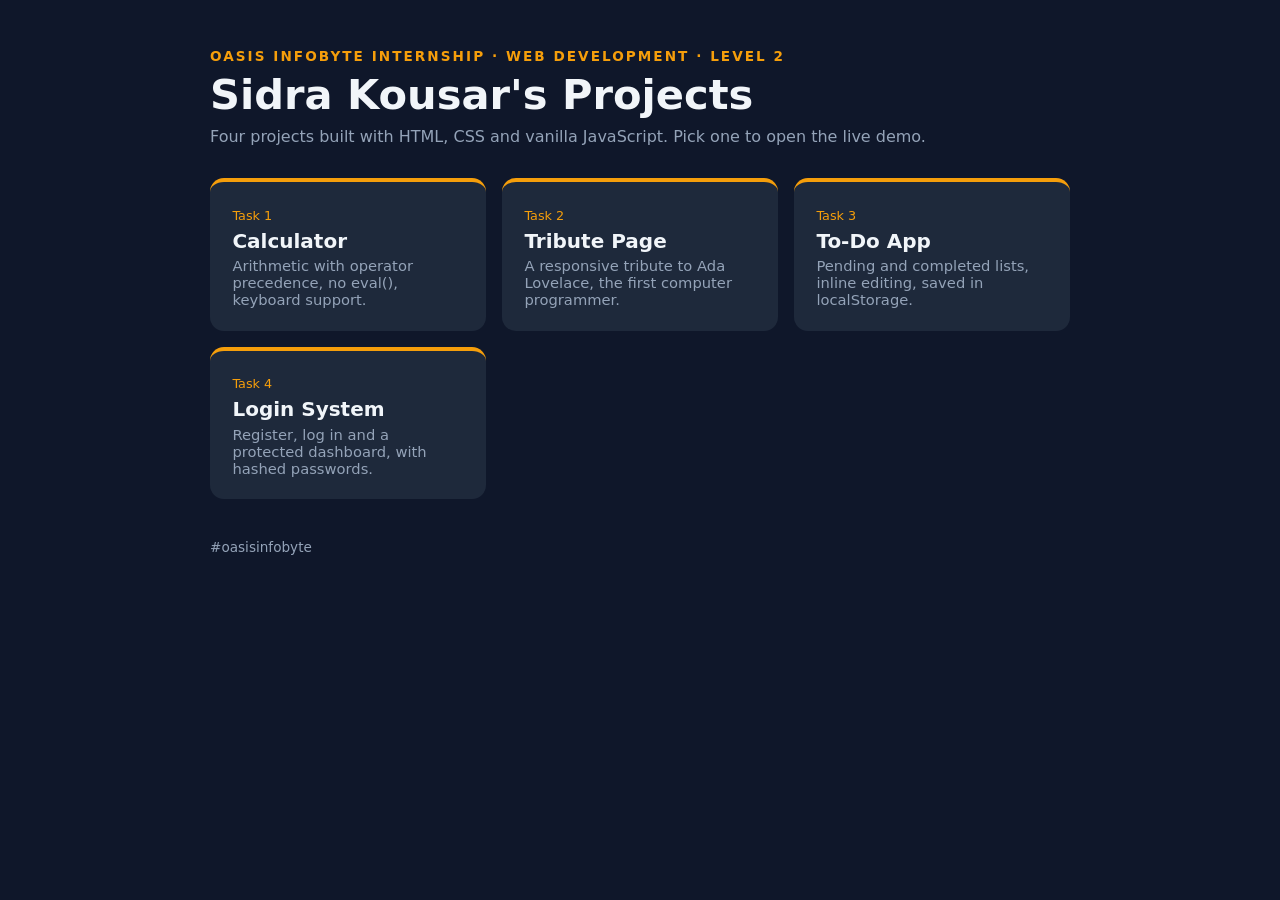
==== index.html @ e9e9db9c "Add Level 2 Web Development projects for Oasis Infobyte internship - WebDev-L2-Calculator: calculato" ====
<!DOCTYPE html>
<html lang="en">
<head>
  <meta charset="UTF-8">
  <meta name="viewport" content="width=device-width, initial-scale=1.0">
  <meta name="description" content="Web Development internship projects for Oasis Infobyte (OIBSIP).">
  <title>OIBSIP Projects | Sidra Kousar</title>
  <style>
    :root {
      --bg: #0f172a;
      --card: #1e293b;
      --card-hover: #273449;
      --text: #f1f5f9;
      --muted: #94a3b8;
      --accent: #f59e0b;
    }

    * {
      box-sizing: border-box;
      margin: 0;
      padding: 0;
    }

    body {
      min-height: 100vh;
      padding: 3rem 1rem;
      font-family: "Segoe UI", system-ui, -apple-system, Roboto, Arial, sans-serif;
      color: var(--text);
      background: var(--bg);
    }

    main {
      max-width: 860px;
      margin: 0 auto;
    }

    .eyebrow {
      font-size: 0.85rem;
      font-weight: 600;
      letter-spacing: 0.15em;
      text-transform: uppercase;
      color: var(--accent);
    }

    h1 {
      margin: 0.4rem 0 0.5rem;
      font-size: clamp(1.8rem, 5vw, 2.6rem);
    }

    .intro {
      margin-bottom: 2rem;
      color: var(--muted);
    }

    .grid {
      display: grid;
      grid-template-columns: repeat(auto-fit, minmax(240px, 1fr));
      gap: 1rem;
    }

    .card {
      display: block;
      padding: 1.4rem;
      border-radius: 14px;
      border-top: 4px solid var(--accent);
      color: inherit;
      text-decoration: none;
      background: var(--card);
      transition: background-color 0.15s ease, transform 0.15s ease;
    }

    .card:hover,
    .card:focus-visible {
      background: var(--card-hover);
      transform: translateY(-3px);
      outline: none;
    }

    .card span {
      font-size: 0.8rem;
      color: var(--accent);
    }

    .card h2 {
      margin: 0.3rem 0;
      font-size: 1.25rem;
    }

    .card p {
      font-size: 0.92rem;
      color: var(--muted);
    }

    footer {
      margin-top: 2.5rem;
      font-size: 0.85rem;
      color: var(--muted);
    }
  </style>
</head>
<body>
  <main>
    <p class="eyebrow">Oasis Infobyte Internship · Web Development · Level 2</p>
    <h1>Sidra Kousar's Projects</h1>
    <p class="intro">Four projects built with HTML, CSS and vanilla JavaScript. Pick one to open the live demo.</p>

    <div class="grid">
      <a class="card" href="WebDev-L2-Calculator/">
        <span>Task 1</span>
        <h2>Calculator</h2>
        <p>Arithmetic with operator precedence, no eval(), keyboard support.</p>
      </a>
      <a class="card" href="WebDev-L2-TributePage/">
        <span>Task 2</span>
        <h2>Tribute Page</h2>
        <p>A responsive tribute to Ada Lovelace, the first computer programmer.</p>
      </a>
      <a class="card" href="WebDev-L2-TodoApp/">
        <span>Task 3</span>
        <h2>To-Do App</h2>
        <p>Pending and completed lists, inline editing, saved in localStorage.</p>
      </a>
      <a class="card" href="WebDev-L2-LoginAuth/">
        <span>Task 4</span>
        <h2>Login System</h2>
        <p>Register, log in and a protected dashboard, with hashed passwords.</p>
      </a>
    </div>

    <footer>#oasisinfobyte</footer>
  </main>
</body>
</html>
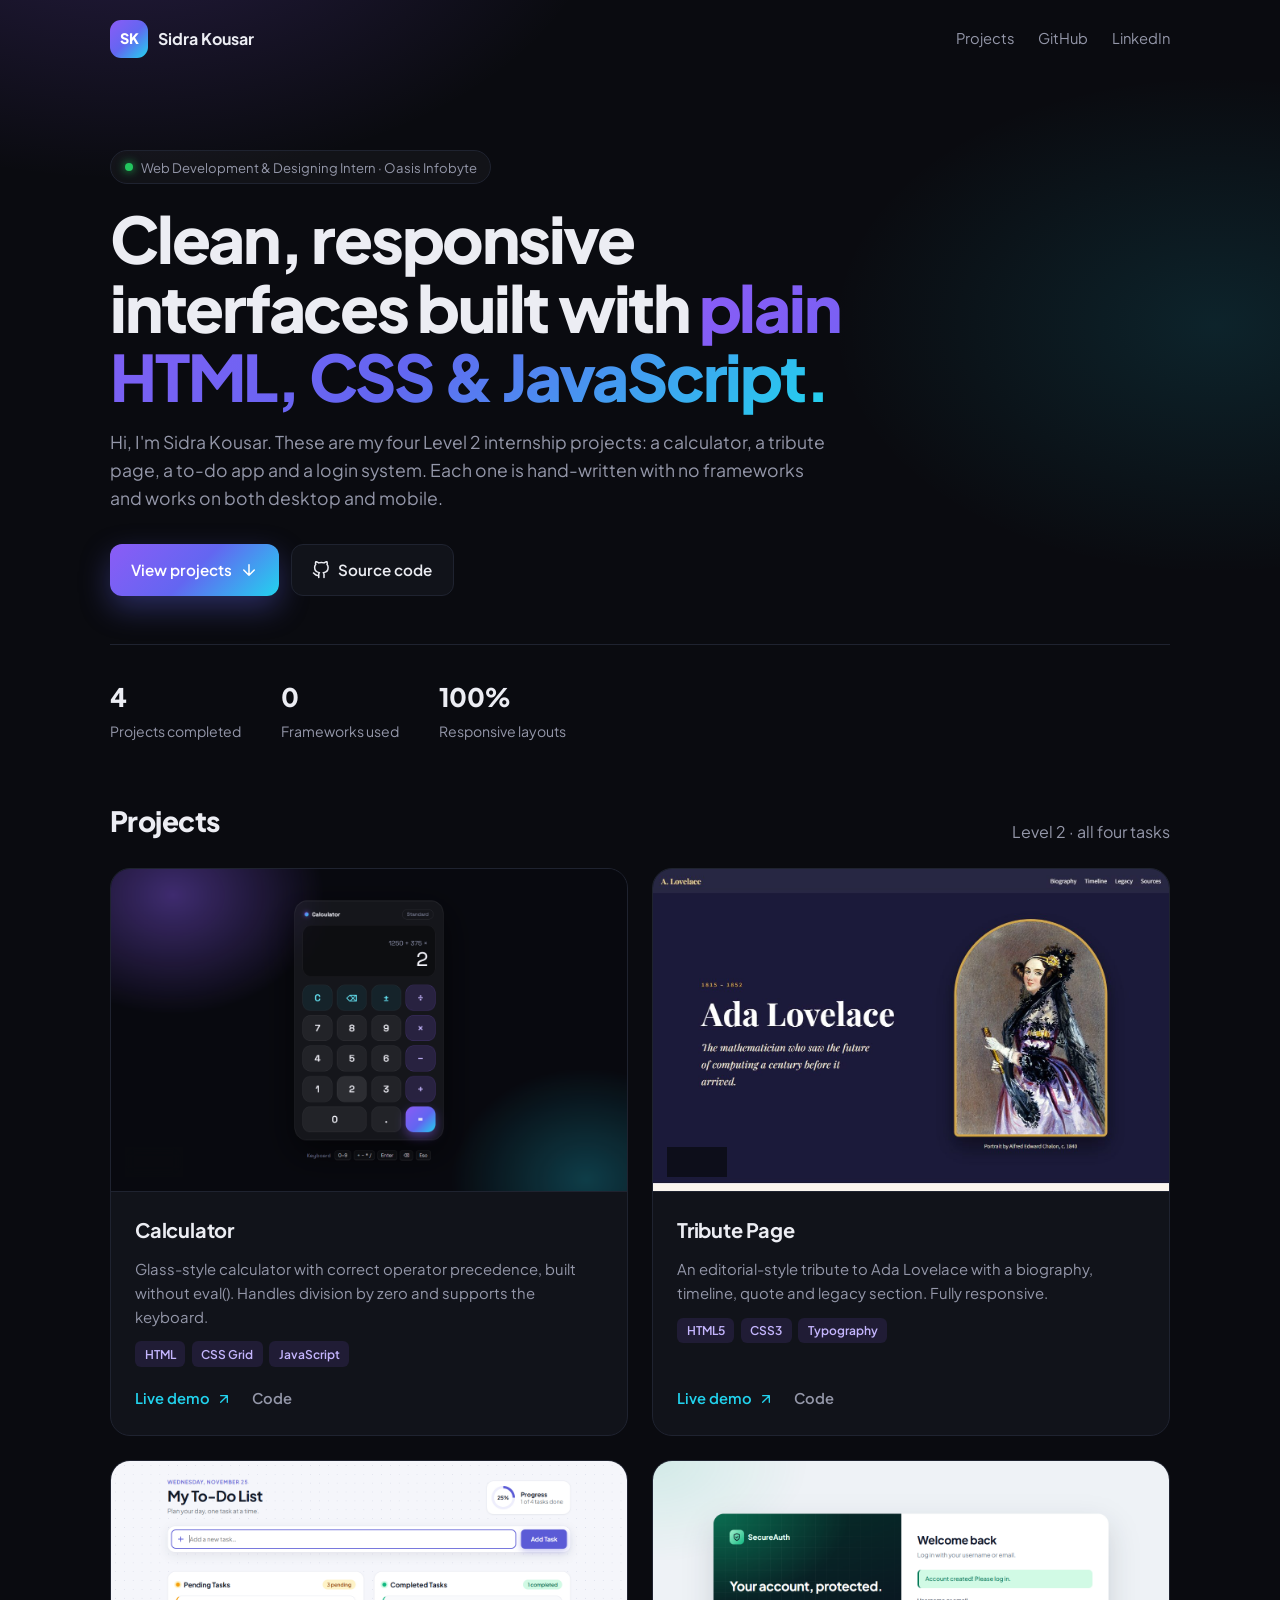
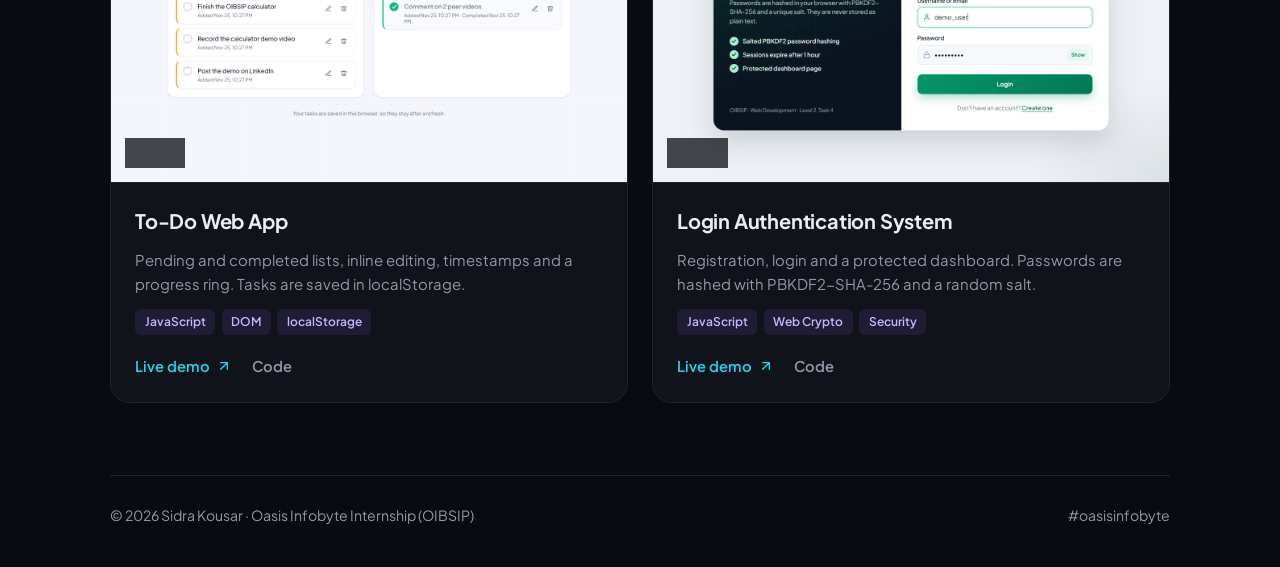
==== commit c0bd68e8: "Redesign projects with a more professional, cohesive look - Calculator: "aurora glass" theme with Sp" ====
--- a/index.html
+++ b/index.html
@@ -3,131 +3,520 @@
 <head>
   <meta charset="UTF-8">
   <meta name="viewport" content="width=device-width, initial-scale=1.0">
-  <meta name="description" content="Web Development internship projects for Oasis Infobyte (OIBSIP).">
-  <title>OIBSIP Projects | Sidra Kousar</title>
+  <meta name="description" content="Sidra Kousar's Web Development internship projects for Oasis Infobyte (OIBSIP).">
+  <title>Sidra Kousar | OIBSIP Projects</title>
+  <link rel="icon" href="data:image/svg+xml,%3Csvg xmlns='http://www.w3.org/2000/svg' viewBox='0 0 64 64'%3E%3Cdefs%3E%3ClinearGradient id='g' x1='0' y1='0' x2='1' y2='1'%3E%3Cstop offset='0' stop-color='%238b5cf6'/%3E%3Cstop offset='1' stop-color='%2322d3ee'/%3E%3C/linearGradient%3E%3C/defs%3E%3Crect width='64' height='64' rx='16' fill='url(%23g)'/%3E%3Ctext x='32' y='42' font-family='Arial,sans-serif' font-size='26' font-weight='700' fill='white' text-anchor='middle'%3ESK%3C/text%3E%3C/svg%3E">
+  <link rel="preconnect" href="https://fonts.googleapis.com">
+  <link rel="preconnect" href="https://fonts.gstatic.com" crossorigin>
+  <link href="https://fonts.googleapis.com/css2?family=Plus+Jakarta+Sans:wght@400;500;600;700;800&display=swap" rel="stylesheet">
   <style>
     :root {
-      --bg: #0f172a;
-      --card: #1e293b;
-      --card-hover: #273449;
-      --text: #f1f5f9;
-      --muted: #94a3b8;
-      --accent: #f59e0b;
-    }
-
-    * {
+      --bg: #0a0b10;
+      --surface: #11131a;
+      --surface-2: #161924;
+      --border: #1f2330;
+      --text: #ecedf3;
+      --text-muted: #9497a9;
+      --violet: #8b5cf6;
+      --cyan: #22d3ee;
+      --gradient: linear-gradient(135deg, var(--violet), #6366f1 50%, var(--cyan));
+    }
+
+    *,
+    *::before,
+    *::after {
       box-sizing: border-box;
       margin: 0;
       padding: 0;
     }
 
+    html {
+      scroll-behavior: smooth;
+    }
+
     body {
       min-height: 100vh;
-      padding: 3rem 1rem;
-      font-family: "Segoe UI", system-ui, -apple-system, Roboto, Arial, sans-serif;
+      font-family: "Plus Jakarta Sans", "Segoe UI", system-ui, sans-serif;
+      line-height: 1.6;
       color: var(--text);
-      background: var(--bg);
-    }
-
-    main {
-      max-width: 860px;
+      background-color: var(--bg);
+      background-image:
+        radial-gradient(50rem 30rem at 10% -5%, rgba(139, 92, 246, 0.22), transparent 60%),
+        radial-gradient(40rem 26rem at 95% 15%, rgba(34, 211, 238, 0.12), transparent 60%);
+      background-repeat: no-repeat;
+    }
+
+    a {
+      color: inherit;
+      text-decoration: none;
+    }
+
+    svg {
+      fill: none;
+      stroke: currentColor;
+      stroke-width: 2;
+      stroke-linecap: round;
+      stroke-linejoin: round;
+    }
+
+    .container {
+      max-width: 1100px;
       margin: 0 auto;
-    }
-
-    .eyebrow {
-      font-size: 0.85rem;
+      padding: 0 1.25rem;
+    }
+
+    /* ===== Nav ===== */
+    .nav {
+      display: flex;
+      align-items: center;
+      justify-content: space-between;
+      gap: 1rem;
+      padding: 1.25rem 0;
+    }
+
+    .monogram {
+      display: flex;
+      align-items: center;
+      gap: 0.65rem;
+      font-weight: 700;
+    }
+
+    .monogram span:first-child {
+      display: grid;
+      place-items: center;
+      width: 38px;
+      height: 38px;
+      border-radius: 11px;
+      font-size: 0.9rem;
+      font-weight: 800;
+      color: #fff;
+      background: var(--gradient);
+    }
+
+    .nav-links {
+      display: flex;
+      flex-wrap: wrap;
+      gap: 0.25rem 1.5rem;
+      list-style: none;
+      font-size: 0.92rem;
+      color: var(--text-muted);
+    }
+
+    .nav-links a:hover,
+    .nav-links a:focus-visible {
+      color: var(--text);
+      outline: none;
+    }
+
+    /* ===== Hero ===== */
+    .hero {
+      padding: 4.5rem 0 3.5rem;
+    }
+
+    .pill {
+      display: inline-flex;
+      align-items: center;
+      gap: 0.5rem;
+      padding: 0.35rem 0.85rem;
+      border: 1px solid var(--border);
+      border-radius: 999px;
+      font-size: 0.82rem;
+      color: var(--text-muted);
+      background: rgba(255, 255, 255, 0.03);
+    }
+
+    .pill i {
+      width: 8px;
+      height: 8px;
+      border-radius: 50%;
+      background: #22c55e;
+      box-shadow: 0 0 10px #22c55e;
+    }
+
+    .hero h1 {
+      max-width: 17ch;
+      margin: 1.25rem 0 1rem;
+      font-size: clamp(2.4rem, 6vw, 4rem);
+      font-weight: 800;
+      line-height: 1.08;
+      letter-spacing: -0.035em;
+    }
+
+    .gradient-text {
+      background: var(--gradient);
+      -webkit-background-clip: text;
+      background-clip: text;
+      color: transparent;
+    }
+
+    .hero p {
+      max-width: 56ch;
+      font-size: 1.1rem;
+      color: var(--text-muted);
+    }
+
+    .actions {
+      display: flex;
+      flex-wrap: wrap;
+      gap: 0.75rem;
+      margin-top: 2rem;
+    }
+
+    .btn {
+      display: inline-flex;
+      align-items: center;
+      gap: 0.5rem;
+      padding: 0.8rem 1.3rem;
+      border-radius: 12px;
       font-weight: 600;
-      letter-spacing: 0.15em;
-      text-transform: uppercase;
-      color: var(--accent);
-    }
-
-    h1 {
-      margin: 0.4rem 0 0.5rem;
-      font-size: clamp(1.8rem, 5vw, 2.6rem);
-    }
-
-    .intro {
-      margin-bottom: 2rem;
-      color: var(--muted);
+      font-size: 0.95rem;
+      transition: transform 0.15s ease, background-color 0.15s ease, border-color 0.15s ease;
+    }
+
+    .btn svg {
+      width: 18px;
+      height: 18px;
+    }
+
+    .btn:hover {
+      transform: translateY(-2px);
+    }
+
+    .btn:focus-visible {
+      outline: 2px solid var(--cyan);
+      outline-offset: 3px;
+    }
+
+    .btn-primary {
+      color: #fff;
+      background: var(--gradient);
+      box-shadow: 0 12px 30px rgba(99, 102, 241, 0.35);
+    }
+
+    .btn-ghost {
+      border: 1px solid var(--border);
+      background: var(--surface);
+    }
+
+    .btn-ghost:hover {
+      border-color: #2c3142;
+    }
+
+    .stats {
+      display: flex;
+      flex-wrap: wrap;
+      gap: 2.5rem;
+      margin-top: 3rem;
+      padding-top: 2rem;
+      border-top: 1px solid var(--border);
+    }
+
+    .stats strong {
+      display: block;
+      font-size: 1.6rem;
+      font-weight: 800;
+      letter-spacing: -0.02em;
+    }
+
+    .stats span {
+      font-size: 0.88rem;
+      color: var(--text-muted);
+    }
+
+    /* ===== Projects ===== */
+    .section-head {
+      display: flex;
+      align-items: flex-end;
+      justify-content: space-between;
+      gap: 1rem;
+      margin-bottom: 1.5rem;
+    }
+
+    .section-head h2 {
+      font-size: 1.75rem;
+      font-weight: 800;
+      letter-spacing: -0.02em;
+    }
+
+    .section-head p {
+      color: var(--text-muted);
     }
 
     .grid {
       display: grid;
-      grid-template-columns: repeat(auto-fit, minmax(240px, 1fr));
+      grid-template-columns: repeat(2, minmax(0, 1fr));
+      gap: 1.5rem;
+    }
+
+    .card {
+      display: flex;
+      flex-direction: column;
+      overflow: hidden;
+      background: var(--surface);
+      border: 1px solid var(--border);
+      border-radius: 20px;
+      transition: transform 0.2s ease, border-color 0.2s ease, box-shadow 0.2s ease;
+    }
+
+    .card:hover {
+      transform: translateY(-4px);
+      border-color: #2e3346;
+      box-shadow: 0 24px 50px rgba(0, 0, 0, 0.45);
+    }
+
+    .thumb {
+      position: relative;
+      aspect-ratio: 16 / 10;
+      overflow: hidden;
+      background: var(--surface-2);
+      border-bottom: 1px solid var(--border);
+    }
+
+    .thumb img {
+      display: block;
+      width: 100%;
+      height: 100%;
+      object-fit: cover;
+      object-position: top center;
+      transition: transform 0.4s ease;
+    }
+
+    .card:hover .thumb img {
+      transform: scale(1.03);
+    }
+
+    .task-chip {
+      position: absolute;
+      bottom: 0.9rem;
+      left: 0.9rem;
+      padding: 0.25rem 0.7rem;
+      border-radius: 999px;
+      font-size: 0.75rem;
+      font-weight: 700;
+      color: #fff;
+      background: rgba(10, 11, 16, 0.75);
+      backdrop-filter: blur(6px);
+      border: 1px solid rgba(255, 255, 255, 0.12);
+    }
+
+    .card-body {
+      display: flex;
+      flex: 1;
+      flex-direction: column;
+      gap: 0.75rem;
+      padding: 1.4rem 1.5rem 1.5rem;
+    }
+
+    .card h3 {
+      font-size: 1.25rem;
+      letter-spacing: -0.01em;
+    }
+
+    .card p {
+      font-size: 0.93rem;
+      color: var(--text-muted);
+    }
+
+    .tags {
+      display: flex;
+      flex-wrap: wrap;
+      gap: 0.4rem;
+      list-style: none;
+    }
+
+    .tags li {
+      padding: 0.2rem 0.6rem;
+      border-radius: 6px;
+      font-size: 0.75rem;
+      font-weight: 600;
+      color: #c4b5fd;
+      background: rgba(139, 92, 246, 0.12);
+    }
+
+    .card-links {
+      display: flex;
+      gap: 1.25rem;
+      margin-top: auto;
+      padding-top: 0.5rem;
+      font-size: 0.92rem;
+      font-weight: 600;
+    }
+
+    .card-links a {
+      display: inline-flex;
+      align-items: center;
+      gap: 0.35rem;
+    }
+
+    .card-links a:first-child {
+      color: var(--cyan);
+    }
+
+    .card-links a:last-child {
+      color: var(--text-muted);
+    }
+
+    .card-links a:hover {
+      color: var(--text);
+    }
+
+    .card-links svg {
+      width: 16px;
+      height: 16px;
+    }
+
+    /* ===== Footer ===== */
+    .footer {
+      display: flex;
+      flex-wrap: wrap;
+      justify-content: space-between;
       gap: 1rem;
-    }
-
-    .card {
-      display: block;
-      padding: 1.4rem;
-      border-radius: 14px;
-      border-top: 4px solid var(--accent);
-      color: inherit;
-      text-decoration: none;
-      background: var(--card);
-      transition: background-color 0.15s ease, transform 0.15s ease;
-    }
-
-    .card:hover,
-    .card:focus-visible {
-      background: var(--card-hover);
-      transform: translateY(-3px);
-      outline: none;
-    }
-
-    .card span {
-      font-size: 0.8rem;
-      color: var(--accent);
-    }
-
-    .card h2 {
-      margin: 0.3rem 0;
-      font-size: 1.25rem;
-    }
-
-    .card p {
-      font-size: 0.92rem;
-      color: var(--muted);
-    }
-
-    footer {
-      margin-top: 2.5rem;
-      font-size: 0.85rem;
-      color: var(--muted);
+      margin-top: 4.5rem;
+      padding: 1.75rem 0 2.5rem;
+      border-top: 1px solid var(--border);
+      font-size: 0.88rem;
+      color: var(--text-muted);
+    }
+
+    .footer a:hover {
+      color: var(--text);
+    }
+
+    @media (max-width: 760px) {
+      .grid {
+        grid-template-columns: minmax(0, 1fr);
+      }
+
+      .hero {
+        padding: 3rem 0 2.5rem;
+      }
+
+      .section-head {
+        flex-direction: column;
+        align-items: flex-start;
+      }
+
+      .nav-links {
+        gap: 0.25rem 1rem;
+      }
+    }
+
+    @media (max-width: 420px) {
+      .monogram span:last-child {
+        display: none;
+      }
     }
   </style>
 </head>
 <body>
-  <main>
-    <p class="eyebrow">Oasis Infobyte Internship · Web Development · Level 2</p>
-    <h1>Sidra Kousar's Projects</h1>
-    <p class="intro">Four projects built with HTML, CSS and vanilla JavaScript. Pick one to open the live demo.</p>
-
-    <div class="grid">
-      <a class="card" href="WebDev-L2-Calculator/">
-        <span>Task 1</span>
-        <h2>Calculator</h2>
-        <p>Arithmetic with operator precedence, no eval(), keyboard support.</p>
-      </a>
-      <a class="card" href="WebDev-L2-TributePage/">
-        <span>Task 2</span>
-        <h2>Tribute Page</h2>
-        <p>A responsive tribute to Ada Lovelace, the first computer programmer.</p>
-      </a>
-      <a class="card" href="WebDev-L2-TodoApp/">
-        <span>Task 3</span>
-        <h2>To-Do App</h2>
-        <p>Pending and completed lists, inline editing, saved in localStorage.</p>
-      </a>
-      <a class="card" href="WebDev-L2-LoginAuth/">
-        <span>Task 4</span>
-        <h2>Login System</h2>
-        <p>Register, log in and a protected dashboard, with hashed passwords.</p>
-      </a>
-    </div>
-
-    <footer>#oasisinfobyte</footer>
-  </main>
+  <div class="container">
+    <nav class="nav" aria-label="Main">
+      <a href="#" class="monogram"><span>SK</span><span>Sidra Kousar</span></a>
+      <ul class="nav-links">
+        <li><a href="#projects">Projects</a></li>
+        <li><a href="https://github.com/Sidragithb/OIBSIP" target="_blank" rel="noopener noreferrer">GitHub</a></li>
+        <li><a href="https://www.linkedin.com/in/sidra-kousar-588848283/" target="_blank" rel="noopener noreferrer">LinkedIn</a></li>
+      </ul>
+    </nav>
+
+    <header class="hero">
+      <span class="pill"><i aria-hidden="true"></i>Web Development &amp; Designing Intern &middot; Oasis Infobyte</span>
+      <h1>Clean, responsive interfaces built with <span class="gradient-text">plain HTML, CSS &amp; JavaScript.</span></h1>
+      <p>Hi, I'm Sidra Kousar. These are my four Level 2 internship projects: a calculator, a tribute page, a to-do app and a login system. Each one is hand-written with no frameworks and works on both desktop and mobile.</p>
+      <div class="actions">
+        <a class="btn btn-primary" href="#projects">
+          View projects
+          <svg viewBox="0 0 24 24" aria-hidden="true"><path d="M12 5v14M19 12l-7 7-7-7"/></svg>
+        </a>
+        <a class="btn btn-ghost" href="https://github.com/Sidragithb/OIBSIP" target="_blank" rel="noopener noreferrer">
+          <svg viewBox="0 0 24 24" aria-hidden="true"><path d="M9 19c-5 1.5-5-2.5-7-3m14 6v-3.9a3.4 3.4 0 0 0-.9-2.6c3.1-.4 6.4-1.5 6.4-7A5.4 5.4 0 0 0 20 4.8 5 5 0 0 0 19.9 1S18.7.6 16 2.5a13.4 13.4 0 0 0-7 0C6.3.6 5.1 1 5.1 1A5 5 0 0 0 5 4.8a5.4 5.4 0 0 0-1.5 3.7c0 5.5 3.3 6.6 6.4 7a3.4 3.4 0 0 0-.9 2.6V22"/></svg>
+          Source code
+        </a>
+      </div>
+      <div class="stats">
+        <div><strong>4</strong><span>Projects completed</span></div>
+        <div><strong>0</strong><span>Frameworks used</span></div>
+        <div><strong>100%</strong><span>Responsive layouts</span></div>
+      </div>
+    </header>
+
+    <main id="projects">
+      <div class="section-head">
+        <h2>Projects</h2>
+        <p>Level 2 &middot; all four tasks</p>
+      </div>
+
+      <div class="grid">
+        <article class="card">
+          <a class="thumb" href="WebDev-L2-Calculator/" aria-label="Open Calculator demo">
+            <img src="WebDev-L2-Calculator/screenshots/desktop.png" alt="Calculator screenshot" loading="lazy">
+            <span class="task-chip">Task 1</span>
+          </a>
+          <div class="card-body">
+            <h3>Calculator</h3>
+            <p>Glass-style calculator with correct operator precedence, built without eval(). Handles division by zero and supports the keyboard.</p>
+            <ul class="tags"><li>HTML</li><li>CSS Grid</li><li>JavaScript</li></ul>
+            <div class="card-links">
+              <a href="WebDev-L2-Calculator/">Live demo <svg viewBox="0 0 24 24" aria-hidden="true"><path d="M7 17 17 7M7 7h10v10"/></svg></a>
+              <a href="https://github.com/Sidragithb/OIBSIP/tree/main/WebDev-L2-Calculator" target="_blank" rel="noopener noreferrer">Code</a>
+            </div>
+          </div>
+        </article>
+
+        <article class="card">
+          <a class="thumb" href="WebDev-L2-TributePage/" aria-label="Open Tribute Page demo">
+            <img src="WebDev-L2-TributePage/screenshots/desktop.jpeg" alt="Tribute page screenshot" loading="lazy">
+            <span class="task-chip">Task 2</span>
+          </a>
+          <div class="card-body">
+            <h3>Tribute Page</h3>
+            <p>An editorial-style tribute to Ada Lovelace with a biography, timeline, quote and legacy section. Fully responsive.</p>
+            <ul class="tags"><li>HTML5</li><li>CSS3</li><li>Typography</li></ul>
+            <div class="card-links">
+              <a href="WebDev-L2-TributePage/">Live demo <svg viewBox="0 0 24 24" aria-hidden="true"><path d="M7 17 17 7M7 7h10v10"/></svg></a>
+              <a href="https://github.com/Sidragithb/OIBSIP/tree/main/WebDev-L2-TributePage" target="_blank" rel="noopener noreferrer">Code</a>
+            </div>
+          </div>
+        </article>
+
+        <article class="card">
+          <a class="thumb" href="WebDev-L2-TodoApp/" aria-label="Open To-Do App demo">
+            <img src="WebDev-L2-TodoApp/screenshots/desktop.png" alt="To-do app screenshot" loading="lazy">
+            <span class="task-chip">Task 3</span>
+          </a>
+          <div class="card-body">
+            <h3>To-Do Web App</h3>
+            <p>Pending and completed lists, inline editing, timestamps and a progress ring. Tasks are saved in localStorage.</p>
+            <ul class="tags"><li>JavaScript</li><li>DOM</li><li>localStorage</li></ul>
+            <div class="card-links">
+              <a href="WebDev-L2-TodoApp/">Live demo <svg viewBox="0 0 24 24" aria-hidden="true"><path d="M7 17 17 7M7 7h10v10"/></svg></a>
+              <a href="https://github.com/Sidragithb/OIBSIP/tree/main/WebDev-L2-TodoApp" target="_blank" rel="noopener noreferrer">Code</a>
+            </div>
+          </div>
+        </article>
+
+        <article class="card">
+          <a class="thumb" href="WebDev-L2-LoginAuth/" aria-label="Open Login System demo">
+            <img src="WebDev-L2-LoginAuth/screenshots/login.png" alt="Login system screenshot" loading="lazy">
+            <span class="task-chip">Task 4</span>
+          </a>
+          <div class="card-body">
+            <h3>Login Authentication System</h3>
+            <p>Registration, login and a protected dashboard. Passwords are hashed with PBKDF2-SHA-256 and a random salt.</p>
+            <ul class="tags"><li>JavaScript</li><li>Web Crypto</li><li>Security</li></ul>
+            <div class="card-links">
+              <a href="WebDev-L2-LoginAuth/">Live demo <svg viewBox="0 0 24 24" aria-hidden="true"><path d="M7 17 17 7M7 7h10v10"/></svg></a>
+              <a href="https://github.com/Sidragithb/OIBSIP/tree/main/WebDev-L2-LoginAuth" target="_blank" rel="noopener noreferrer">Code</a>
+            </div>
+          </div>
+        </article>
+      </div>
+    </main>
+
+    <footer class="footer">
+      <span>&copy; 2026 Sidra Kousar &middot; Oasis Infobyte Internship (OIBSIP)</span>
+      <span>#oasisinfobyte</span>
+    </footer>
+  </div>
 </body>
 </html>
